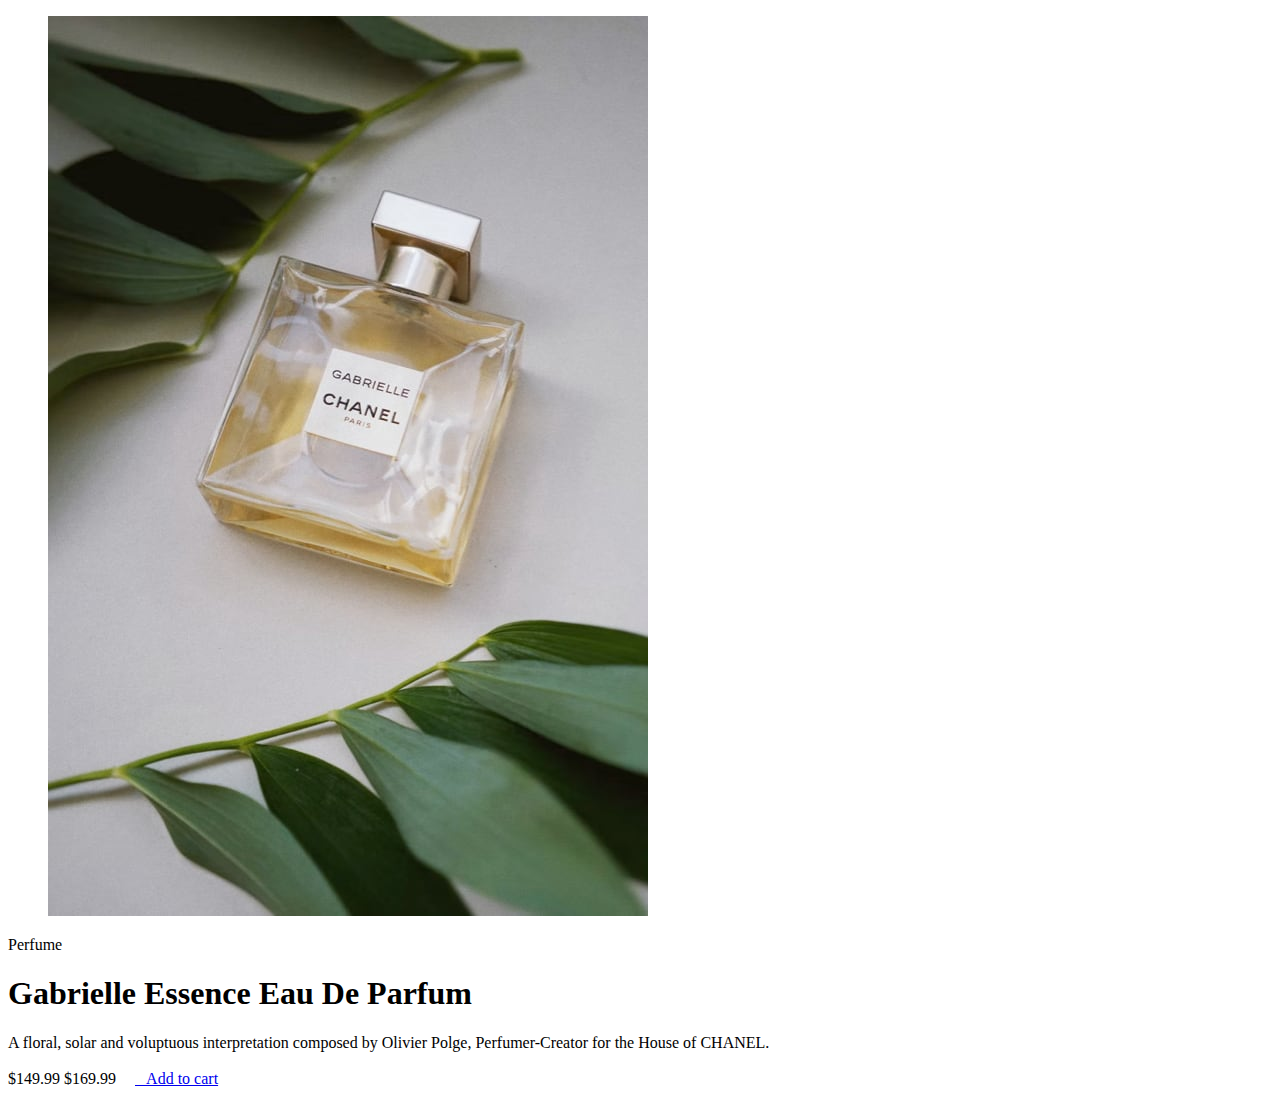
==== indexprod.html @ 3ba7bc42 "final" ====
<!DOCTYPE html>
<html lang="en">
<head>
    <meta charset="UTF-8">
    <meta name="viewport" content="width=device-width, initial-scale=1.0">
    <meta name="author" content="Khalid Faisal">
    <meta name="description" content="Product Page"> 
    <title>Perfume Product</title>
    <link rel="shortcut icon" href="img/favicon-32x32.png" type="image/x-icon">
    <link rel="preconnect" href="https://fonts.googleapis.com">
<link rel="preconnect" href="https://fonts.gstatic.com" crossorigin>
<link href="https://fonts.googleapis.com/css2?family=Montserrat:ital,wght@0,100..900;1,100..900&display=swap" rel="stylesheet">
<link rel="preconnect" href="https://fonts.googleapis.com">
<link rel="preconnect" href="https://fonts.gstatic.com" crossorigin>
<link href="https://fonts.googleapis.com/css2?family=Fraunces:ital,opsz,wght@0,9..144,100..900;1,9..144,100..900&family=Montserrat:ital,wght@0,100..900;1,100..900&display=swap" rel="stylesheet">
    <link rel="stylesheet" href="stylepro.css">
   

</head>
<body>
    <header>
        <figure>
            <img src="img/image-product-mobile.jpg" alt="Perfume" 
            srcset="img/image-product-desktop.jpg 600w, 
            img/image-product-mobile.jpg 686w"
                    
            sizes="(max-width:1080px) 686px,600px"        
                    
                    
                    >
        </figure>
    </header>
    <main>
        <p class="title">Perfume</p>
        <h1>Gabrielle Essence Eau De Parfum</h1>
        <p class="info">A floral, solar and voluptuous interpretation composed by Olivier Polge, Perfumer-Creator for the House of CHANEL.
        </p>
        <span class="price">$149.99</span> <span class="discount">$169.99</span>
        <a href="/"><svg width="15" height="16" xmlns="http://www.w3.org/2000/svg"><path d="M14.383 10.388a2.397 2.397 0 0 0-1.518-2.222l1.494-5.593a.8.8 0 0 0-.144-.695.8.8 0 0 0-.631-.28H2.637L2.373.591A.8.8 0 0 0 1.598 0H0v1.598h.983l1.982 7.4a.8.8 0 0 0 .799.59h8.222a.8.8 0 0 1 0 1.599H1.598a.8.8 0 1 0 0 1.598h.943a2.397 2.397 0 1 0 4.507 0h1.885a2.397 2.397 0 1 0 4.331-.376 2.397 2.397 0 0 0 1.12-2.021ZM11.26 7.99H4.395L3.068 3.196h9.477L11.26 7.991Zm-6.465 6.392a.8.8 0 1 1 0-1.598.8.8 0 0 1 0 1.598Zm6.393 0a.8.8 0 1 1 0-1.598.8.8 0 0 1 0 1.598Z" fill="#FFF"/></svg> &nbsp Add to cart</a>
    </main>
    
</body>
</html>
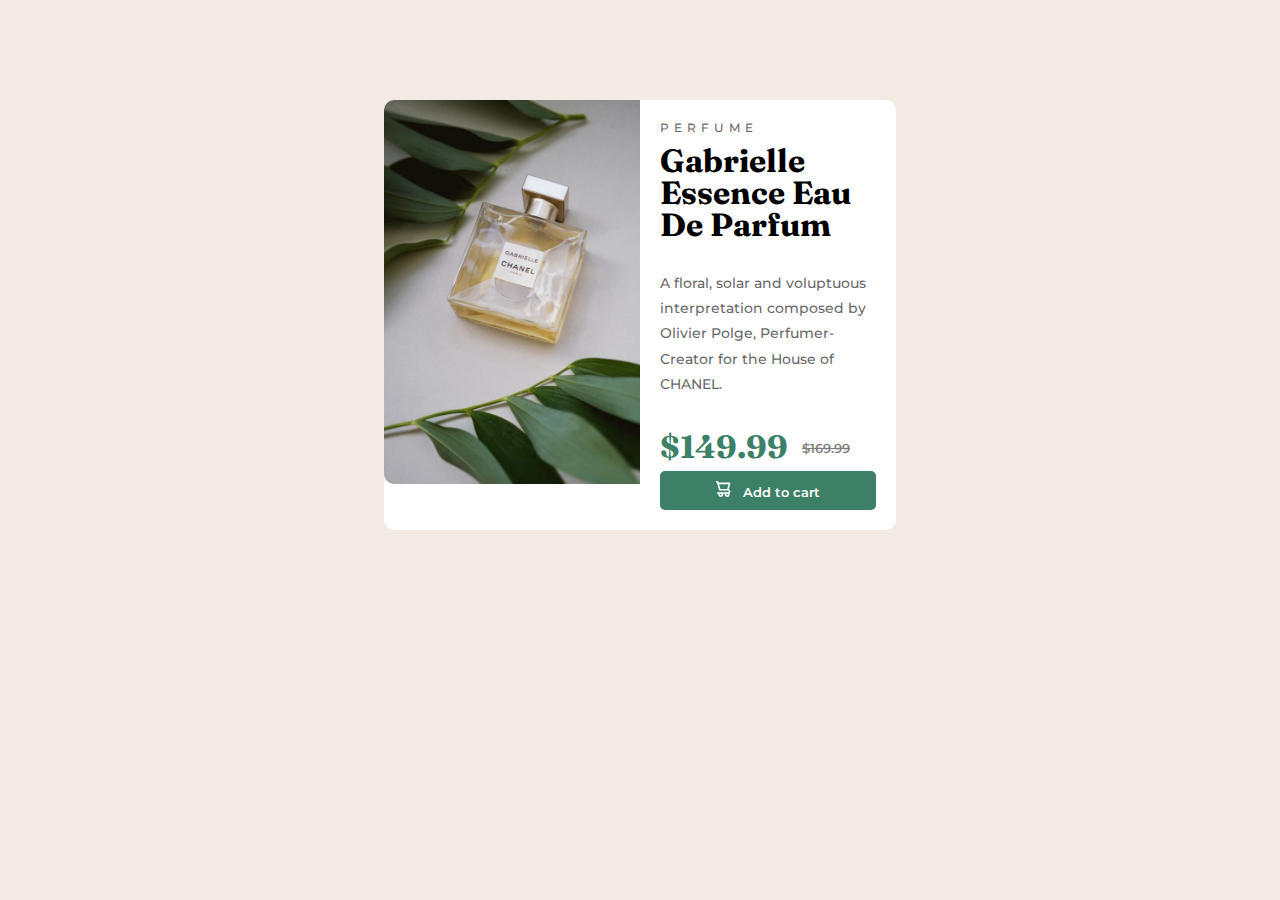
==== commit cdafdf17: "final z" ====
--- a/indexprod.html
+++ b/indexprod.html
@@ -13,7 +13,7 @@
 <link rel="preconnect" href="https://fonts.googleapis.com">
 <link rel="preconnect" href="https://fonts.gstatic.com" crossorigin>
 <link href="https://fonts.googleapis.com/css2?family=Fraunces:ital,opsz,wght@0,9..144,100..900;1,9..144,100..900&family=Montserrat:ital,wght@0,100..900;1,100..900&display=swap" rel="stylesheet">
-    <link rel="stylesheet" href="stylepro.css">
+    <link rel="stylesheet" href="stylepro copy.css">
    
 
 </head>
--- a/stylepro copy.css
+++ b/stylepro copy.css
@@ -0,0 +1,140 @@
+*,*::before,*::after {
+    margin: 0;
+    padding: 0;box-sizing: border-box;
+}
+
+
+
+html {
+    width: 100%;
+    height: 100%;
+    background-color: var(--Cream);
+}
+
+:root {
+
+    --Darkcyan: hsl(158, 36%, 37%);
+    --Cream: hsl(30, 38%, 92%);
+    
+    
+    --Verydarkblue: hsl(212, 21%, 14%);
+    --Darkgrayishblue: hsl(228, 12%, 48%);
+    --White: hsl(0, 0%, 100%);
+    
+    
+    
+  
+    --P:0.875rem; 
+    
+}
+
+body {
+    width: 88%;
+    height: auto;
+    margin: 20px auto;
+    background-color: var(--White);
+    border-radius: 10px;
+    
+}
+
+img {
+    width: 100%;
+    height: 100%;
+    border-radius: 10px 10px 0 0;
+
+}
+
+main {
+    padding: 20px;
+}
+
+a {
+    display: block;
+    background-color: var(--Darkcyan);
+    border-radius: 5px;
+    text-align: center;
+    text-decoration: none;
+    color: var(--White);
+    padding: 10px;
+    font-family: Montserrat;
+    font-size: calc(var(--P) - 0.7px);
+    font-weight: 600;
+}
+
+a:hover {
+    background-color:  hsl(159, 40%, 20%);
+}
+
+.info {
+    font-size: var(--P);
+    opacity:0.6;
+    padding: 20px 0 ;
+    line-height: 1.5;
+    font-family: Montserrat;
+    font-weight: 500;
+     }
+
+.title {
+    font-family: Montserrat;
+    letter-spacing: 5px;
+    text-transform: uppercase;
+    font-size: calc(var(--P) - 2px);
+    opacity: 0.6;
+    font-weight: 500;
+
+}     
+
+h1 {
+    font-family: Fraunces;
+    font-weight: 700;
+    line-height: 1;
+    margin-top: 10px;
+}
+
+.price {
+    font-family: Fraunces;
+    font-size: 2rem;
+    display: inline-block;
+    color: var(--Darkcyan);
+    font-weight: 700;
+    opacity: 9;
+    font-weight: 700;
+}
+
+.discount {
+    font-family: Montserrat;
+    display: inline-block;
+    padding: 10px ;
+    font-size: 0.8rem;
+    position: relative;
+    bottom: 5px;
+    text-decoration: line-through;
+    opacity: 0.5;
+    font-weight: 600;
+   
+}
+
+@media screen and (min-width:1080px) {
+   
+    body {
+        width: 40%;
+        height: auto;
+        margin:100px auto;
+        background-color: white;
+        display: grid;
+        grid-template-columns: 1fr 1fr;
+    }
+    .info {
+        margin: 10px 0px;
+        line-height: 1.8;
+    }
+
+    img {
+        width: 100%;
+        height: 100%;
+        border-radius: 10px 0px 0px 10px;
+        display: block;
+    }
+   
+    
+}